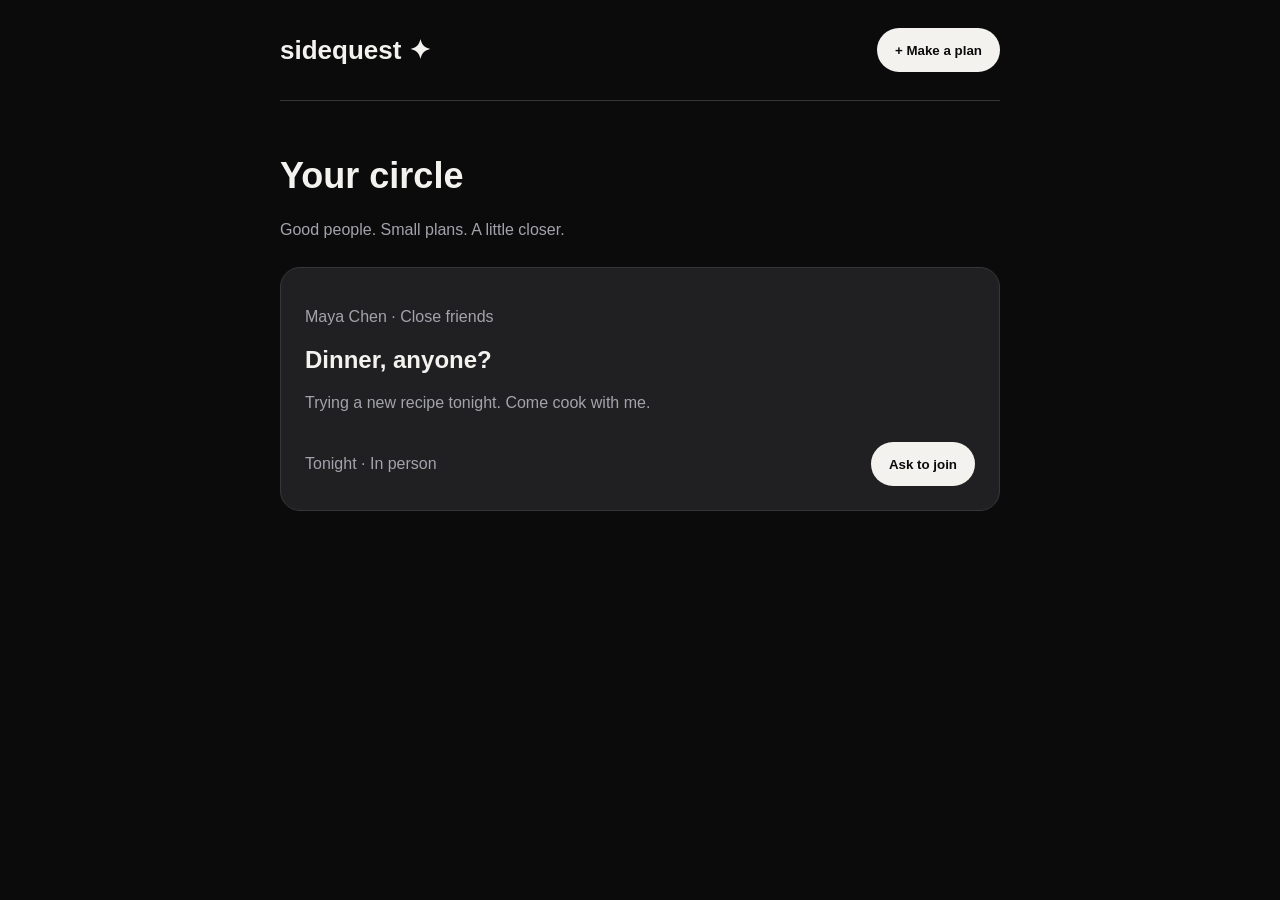
==== index.html @ e9186485 "Build initial Sidequest feed." ====
<!DOCTYPE html>
<html lang="en">
<head>
  <meta charset="UTF-8">
  <meta name="viewport" content="width=device-width, initial-scale=1">
  <title>Sidequest</title>
  <link rel="stylesheet" href="styles.css">
  <script src="script.js" defer></script>
</head>
<body>
  <header>
    <a class="logo" href="./index.html">sidequest ✦</a>
    <button type="button" id="create-button">+ Make a plan</button>
  </header>

  <main>
    <h1>Your circle</h1>
    <p class="subtitle">Good people. Small plans. A little closer.</p>

    <section class="feed" aria-label="Friends’ plans">
      <article class="post">
        <p class="author">Maya Chen · Close friends</p>
        <h2>Dinner, anyone?</h2>
        <p>Trying a new recipe tonight. Come cook with me.</p>

        <div class="post-footer">
          <span>Tonight · In person</span>
          <button type="button">Ask to join</button>
        </div>
      </article>
    </section>
  </main>
</body>
</html>
---- styles.css ----
:root {
  --background: #0b0b0c;
  --surface: #202022;
  --border: #36363a;
  --text: #f3f2ef;
  --muted: #a3a3ac;
}

* {
  box-sizing: border-box;
}

body {
  margin: 0;
  background: var(--background);
  color: var(--text);
  font-family: Arial, sans-serif;
}

header,
main {
  width: min(100% - 32px, 720px);
  margin-inline: auto;
}

header {
  display: flex;
  justify-content: space-between;
  align-items: center;
  gap: 16px;
  padding-block: clamp(18px, 4vw, 28px);
  border-bottom: 1px solid var(--border);
}

.logo {
  min-width: 0;
  color: var(--text);
  text-decoration: none;
  font-size: clamp(22px, 5vw, 26px);
  font-weight: bold;
}

main {
  padding-block: clamp(24px, 5vw, 30px);
}

h1 {
  font-size: clamp(28px, 7vw, 36px);
}

.subtitle,
.author,
.post > p,
.post-footer > span {
  overflow-wrap: anywhere;
}

.subtitle,
.author,
.post > p,
.post-footer > span {
  color: var(--muted);
}

.post {
  margin-top: 28px;
  padding: clamp(18px, 4vw, 24px);
  border: 1px solid var(--border);
  border-radius: 20px;
  background: var(--surface);
}

.post h2 {
  overflow-wrap: anywhere;
}

.post-footer {
  display: flex;
  justify-content: space-between;
  align-items: center;
  flex-wrap: wrap;
  gap: 16px;
  margin-top: 30px;
}

button {
  min-height: 44px;
  padding: 12px 18px;
  border: none;
  border-radius: 24px;
  background: var(--text);
  color: var(--background);
  font-weight: bold;
  cursor: pointer;
}

button:focus-visible,
a:focus-visible {
  outline: 2px solid white;
  outline-offset: 4px;
}

@media (max-width: 480px) {
  .post-footer {
    align-items: stretch;
    flex-direction: column;
    gap: 14px;
    margin-top: 24px;
  }

  .post-footer button {
    width: 100%;
  }
}
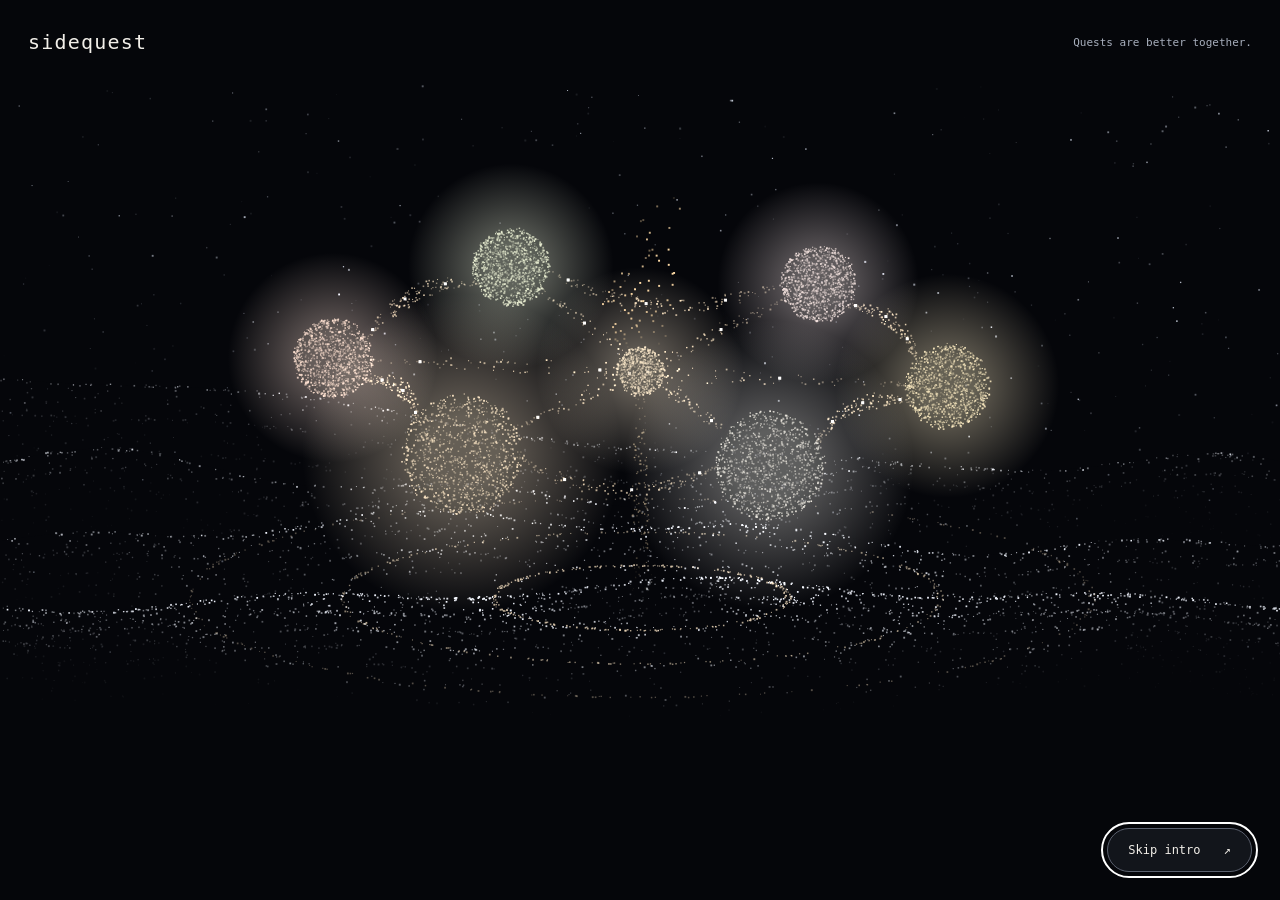
==== commit cff299ff: "Create and save plans in the feed." ====
--- a/index.html
+++ b/index.html
@@ -6,6 +6,8 @@
   <title>Sidequest</title>
   <link rel="stylesheet" href="styles.css">
   <script src="script.js" defer></script>
+  <link rel="stylesheet" href="intro.css">
+  <script src="intro.js" defer data-duration="4500"></script>
 </head>
 <body>
   <header>
@@ -30,5 +32,27 @@
       </article>
     </section>
   </main>
+  <dialog id="plan-dialog" aria-labelledby="plan-title">
+    <form id="plan-form">
+        <h2 id="plan-title">What are you up for?</h2>
+
+        <label for="plan-description">Your idea</label>
+        <textarea
+        id="plan-description"
+        name="description"
+        placeholder="Coffee, drawing, a little company…"
+        required
+        ></textarea>
+
+        <label for="plan-mode">How do you want to hang out?</label>
+        <select id="plan-mode" name="mode">
+        <option value="virtual">Virtual</option>
+        <option value="in-person">In person</option>
+        </select>
+
+        <button type="submit">Create plan</button>
+        <button type="button" id="cancel-button">Cancel</button>
+    </form>
+    </dialog>
 </body>
 </html>
--- a/styles.css
+++ b/styles.css
@@ -111,4 +111,55 @@
   .post-footer button {
     width: 100%;
   }
+}
+
+dialog {
+  width: min(480px, calc(100% - 32px));
+  max-height: 90vh;
+  overflow-y: auto;
+  padding: 28px;
+  border: 1px solid var(--border);
+  border-radius: 20px;
+  background: var(--surface);
+  color: var(--text);
+}
+
+dialog::backdrop {
+  background: rgb(0 0 0 / 70%);
+}
+
+#plan-form {
+  display: grid;
+  gap: 16px;
+}
+
+#plan-form h2 {
+  margin: 0 0 8px;
+}
+
+#plan-form label {
+  color: var(--muted);
+  font-size: 14px;
+}
+
+#plan-form textarea,
+#plan-form select {
+  width: 100%;
+  padding: 12px;
+  border: 1px solid var(--border);
+  border-radius: 10px;
+  background: var(--background);
+  color: var(--text);
+  font: inherit;
+}
+
+#plan-form textarea {
+  min-height: 110px;
+  resize: vertical;
+}
+
+#cancel-button {
+  background: transparent;
+  border: 1px solid var(--border);
+  color: var(--text);
 }
--- a/intro.css
+++ b/intro.css
@@ -0,0 +1,12 @@
+/* Full-screen intro overlays your existing site; the site loads underneath. */
+#sidequest-intro { position: fixed; inset: 0; z-index: 2147483647; background: #05060a; color: #f2efe9; opacity: 1; transition: opacity 240ms ease; font-family: ui-monospace, Menlo, Consolas, monospace; }
+#sidequest-intro canvas { position: absolute; inset: 0; width: 100%; height: 100%; object-fit: contain; display: block; }
+#sidequest-intro .sq-intro-heading { position: absolute; top: max(30px, env(safe-area-inset-top)); left: max(28px, env(safe-area-inset-left)); right: max(28px, env(safe-area-inset-right)); display: flex; justify-content: space-between; gap: 20px; align-items: center; }
+#sidequest-intro strong { font-size: 20px; font-weight: 500; letter-spacing: .06em; }
+#sidequest-intro .sq-intro-heading > span { font-size: 11px; color: #a8afbd; }
+#sidequest-intro .sq-intro-skip { position: absolute; right: max(28px, env(safe-area-inset-right)); bottom: max(28px, env(safe-area-inset-bottom)); background: #15171de6; border: 1px solid #5a606e; border-radius: 24px; padding: 12px 20px; min-height: 44px; color: #f2efe9; cursor: pointer; font: 12px ui-monospace, monospace; }
+#sidequest-intro .sq-intro-skip span { margin-left: 16px; }
+#sidequest-intro .sq-intro-skip:focus-visible { outline: 2px solid white; outline-offset: 4px; }
+#sidequest-intro.sq-intro-exit { opacity: 0; pointer-events: none; }
+@media (max-width: 540px) { #sidequest-intro .sq-intro-heading { flex-direction: column; align-items: flex-start; gap: 9px; } }
+@media (prefers-reduced-motion: reduce) { #sidequest-intro { transition: none; } }
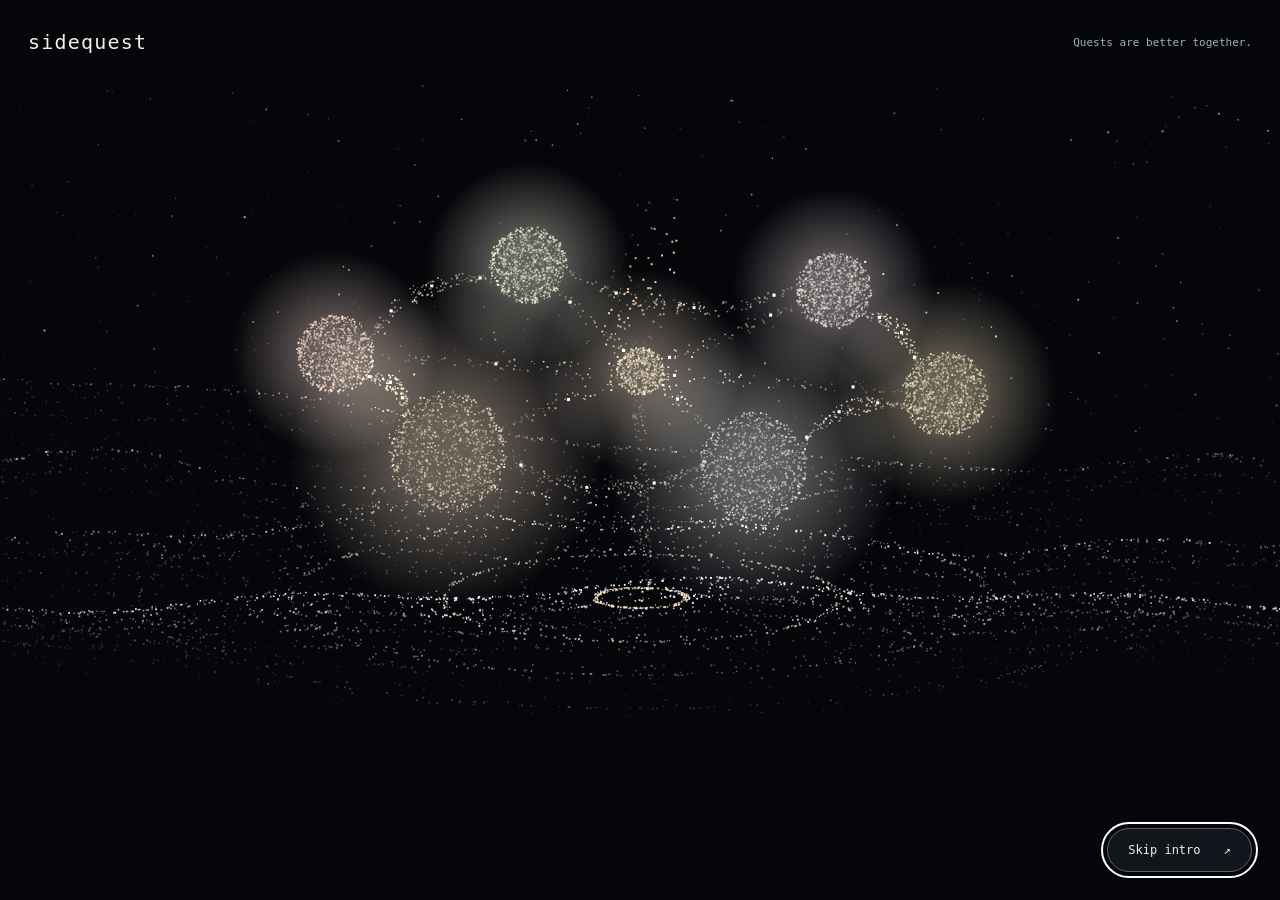
==== commit 42e30e5b: "Core Functionality Built" ====
--- a/index.html
+++ b/index.html
@@ -1,58 +1,66 @@
 <!DOCTYPE html>
 <html lang="en">
+
 <head>
-  <meta charset="UTF-8">
-  <meta name="viewport" content="width=device-width, initial-scale=1">
-  <title>Sidequest</title>
-  <link rel="stylesheet" href="styles.css">
-  <script src="script.js" defer></script>
-  <link rel="stylesheet" href="intro.css">
-  <script src="intro.js" defer data-duration="4500"></script>
+    <meta charset="UTF-8">
+    <meta name="viewport" content="width=device-width, initial-scale=1">
+    <title>Sidequest</title>
+    <link rel="stylesheet" href="styles.css">
+    <script src="script.js" defer></script>
+    <link rel="stylesheet" href="intro.css">
+    <script src="intro.js" defer data-duration="4500"></script>
 </head>
+
 <body>
-  <header>
-    <a class="logo" href="./index.html">sidequest ✦</a>
-    <button type="button" id="create-button">+ Make a plan</button>
-  </header>
+    <header>
+        <a class="logo" href="./index.html">sidequest</a>
+        <a class="header-link" href="./profile.html">My profile</a>
+        <button type="button" id="create-button">+ Make a plan</button>
+        <a class="header-link" href="./people.html">Your people</a>
+        <a class="header-link" href="./planner.html">AI planner</a>
+        <a class="header-link" href="./calendar.html">My plans</a>
+    </header>
 
-  <main>
-    <h1>Your circle</h1>
-    <p class="subtitle">Good people. Small plans. A little closer.</p>
+    <main>
+        <h1>Your circle</h1>
+        <p class="subtitle">Good people. Small plans. A little closer.</p>
+        <div class="filters" aria-label="Filter plans">
+            <button type="button" data-filter="all">All plans</button>
+            <button type="button" data-filter="virtual">Virtual</button>
+            <button type="button" data-filter="in-person">In person</button>
+        </div>
+        <section class="feed" aria-label="Friends’ plans">
+            <article class="post" data-mode="in-person">
+                <p class="author">
+                    <a class="header-link" href="./person.html">Maya Chen</a>
+                    · Close friends
+                </p>
 
-    <section class="feed" aria-label="Friends’ plans">
-      <article class="post">
-        <p class="author">Maya Chen · Close friends</p>
-        <h2>Dinner, anyone?</h2>
-        <p>Trying a new recipe tonight. Come cook with me.</p>
+                <div class="post-footer">
+                    <span>Tonight · In person</span>
+                    <button type="button" id="join-button">Ask to join</button>
+                </div>
+            </article>
+        </section>
+    </main>
+    <dialog id="plan-dialog" aria-labelledby="plan-title">
+        <form id="plan-form">
+            <h2 id="plan-title">What are you up for?</h2>
 
-        <div class="post-footer">
-          <span>Tonight · In person</span>
-          <button type="button">Ask to join</button>
-        </div>
-      </article>
-    </section>
-  </main>
-  <dialog id="plan-dialog" aria-labelledby="plan-title">
-    <form id="plan-form">
-        <h2 id="plan-title">What are you up for?</h2>
+            <label for="plan-description">Your idea</label>
+            <textarea id="plan-description" name="description" placeholder="Coffee, drawing, a little company…"
+                required></textarea>
 
-        <label for="plan-description">Your idea</label>
-        <textarea
-        id="plan-description"
-        name="description"
-        placeholder="Coffee, drawing, a little company…"
-        required
-        ></textarea>
+            <label for="plan-mode">How do you want to hang out?</label>
+            <select id="plan-mode" name="mode">
+                <option value="virtual">Virtual</option>
+                <option value="in-person">In person</option>
+            </select>
 
-        <label for="plan-mode">How do you want to hang out?</label>
-        <select id="plan-mode" name="mode">
-        <option value="virtual">Virtual</option>
-        <option value="in-person">In person</option>
-        </select>
-
-        <button type="submit">Create plan</button>
-        <button type="button" id="cancel-button">Cancel</button>
-    </form>
+            <button type="submit">Create plan</button>
+            <button type="button" id="cancel-button">Cancel</button>
+        </form>
     </dialog>
 </body>
+
 </html>
--- a/styles.css
+++ b/styles.css
@@ -1,165 +1,242 @@
 :root {
-  --background: #0b0b0c;
-  --surface: #202022;
-  --border: #36363a;
-  --text: #f3f2ef;
-  --muted: #a3a3ac;
+    --background: #0b0b0c;
+    --surface: #202022;
+    --border: #36363a;
+    --text: #f3f2ef;
+    --muted: #a3a3ac;
 }
 
 * {
-  box-sizing: border-box;
+    box-sizing: border-box;
 }
 
 body {
-  margin: 0;
-  background: var(--background);
-  color: var(--text);
-  font-family: Arial, sans-serif;
+    margin: 0;
+    background: var(--background);
+    color: var(--text);
+    font-family: Arial, sans-serif;
 }
 
 header,
 main {
-  width: min(100% - 32px, 720px);
-  margin-inline: auto;
+    width: min(100% - 32px, 720px);
+    margin-inline: auto;
 }
 
 header {
-  display: flex;
-  justify-content: space-between;
-  align-items: center;
-  gap: 16px;
-  padding-block: clamp(18px, 4vw, 28px);
-  border-bottom: 1px solid var(--border);
+    display: flex;
+    justify-content: space-between;
+    align-items: center;
+    gap: 16px;
+    padding-block: clamp(18px, 4vw, 28px);
+    border-bottom: 1px solid var(--border);
 }
 
 .logo {
-  min-width: 0;
-  color: var(--text);
-  text-decoration: none;
-  font-size: clamp(22px, 5vw, 26px);
-  font-weight: bold;
+    min-width: 0;
+    color: var(--text);
+    text-decoration: none;
+    font-size: clamp(22px, 5vw, 26px);
+    font-weight: bold;
 }
 
 main {
-  padding-block: clamp(24px, 5vw, 30px);
+    padding-block: clamp(24px, 5vw, 30px);
 }
 
 h1 {
-  font-size: clamp(28px, 7vw, 36px);
+    font-size: clamp(28px, 7vw, 36px);
 }
 
 .subtitle,
 .author,
-.post > p,
-.post-footer > span {
-  overflow-wrap: anywhere;
+.post>p,
+.post-footer>span {
+    overflow-wrap: anywhere;
 }
 
 .subtitle,
 .author,
-.post > p,
-.post-footer > span {
-  color: var(--muted);
+.post>p,
+.post-footer>span {
+    color: var(--muted);
 }
 
 .post {
-  margin-top: 28px;
-  padding: clamp(18px, 4vw, 24px);
-  border: 1px solid var(--border);
-  border-radius: 20px;
-  background: var(--surface);
+    margin-top: 28px;
+    padding: clamp(18px, 4vw, 24px);
+    border: 1px solid var(--border);
+    border-radius: 20px;
+    background: var(--surface);
 }
 
 .post h2 {
-  overflow-wrap: anywhere;
+    overflow-wrap: anywhere;
 }
 
 .post-footer {
-  display: flex;
-  justify-content: space-between;
-  align-items: center;
-  flex-wrap: wrap;
-  gap: 16px;
-  margin-top: 30px;
+    display: flex;
+    justify-content: space-between;
+    align-items: center;
+    flex-wrap: wrap;
+    gap: 16px;
+    margin-top: 30px;
 }
 
 button {
-  min-height: 44px;
-  padding: 12px 18px;
-  border: none;
-  border-radius: 24px;
-  background: var(--text);
-  color: var(--background);
-  font-weight: bold;
-  cursor: pointer;
+    min-height: 44px;
+    padding: 12px 18px;
+    border: none;
+    border-radius: 24px;
+    background: var(--text);
+    color: var(--background);
+    font-weight: bold;
+    cursor: pointer;
 }
 
 button:focus-visible,
 a:focus-visible {
-  outline: 2px solid white;
-  outline-offset: 4px;
+    outline: 2px solid white;
+    outline-offset: 4px;
 }
 
 @media (max-width: 480px) {
-  .post-footer {
-    align-items: stretch;
-    flex-direction: column;
-    gap: 14px;
-    margin-top: 24px;
-  }
-
-  .post-footer button {
-    width: 100%;
-  }
+    .post-footer {
+        align-items: stretch;
+        flex-direction: column;
+        gap: 14px;
+        margin-top: 24px;
+    }
+
+    .post-footer button {
+        width: 100%;
+    }
 }
 
 dialog {
-  width: min(480px, calc(100% - 32px));
-  max-height: 90vh;
-  overflow-y: auto;
-  padding: 28px;
-  border: 1px solid var(--border);
-  border-radius: 20px;
-  background: var(--surface);
-  color: var(--text);
+    width: min(480px, calc(100% - 32px));
+    max-height: 90vh;
+    overflow-y: auto;
+    padding: 28px;
+    border: 1px solid var(--border);
+    border-radius: 20px;
+    background: var(--surface);
+    color: var(--text);
 }
 
 dialog::backdrop {
-  background: rgb(0 0 0 / 70%);
+    background: rgb(0 0 0 / 70%);
 }
 
 #plan-form {
-  display: grid;
-  gap: 16px;
+    display: grid;
+    gap: 16px;
 }
 
 #plan-form h2 {
-  margin: 0 0 8px;
+    margin: 0 0 8px;
 }
 
 #plan-form label {
-  color: var(--muted);
-  font-size: 14px;
+    color: var(--muted);
+    font-size: 14px;
 }
 
 #plan-form textarea,
 #plan-form select {
-  width: 100%;
-  padding: 12px;
-  border: 1px solid var(--border);
-  border-radius: 10px;
-  background: var(--background);
-  color: var(--text);
-  font: inherit;
+    width: 100%;
+    padding: 12px;
+    border: 1px solid var(--border);
+    border-radius: 10px;
+    background: var(--background);
+    color: var(--text);
+    font: inherit;
 }
 
 #plan-form textarea {
-  min-height: 110px;
-  resize: vertical;
+    min-height: 110px;
+    resize: vertical;
 }
 
 #cancel-button {
-  background: transparent;
-  border: 1px solid var(--border);
-  color: var(--text);
+    background: transparent;
+    border: 1px solid var(--border);
+    color: var(--text);
+}
+
+.filters {
+    display: flex;
+    flex-wrap: wrap;
+    gap: 8px;
+    margin-block: 24px;
+}
+
+.filters button {
+    background: transparent;
+    color: var(--muted);
+    border: 1px solid var(--border);
+}
+
+.filters button[aria-pressed="true"] {
+    background: var(--text);
+    color: var(--background);
+}
+
+.profile {
+    padding: 32px;
+    border: 1px solid var(--border);
+    border-radius: 20px;
+    background: var(--surface);
+}
+
+.profile-avatar {
+    display: grid;
+    place-items: center;
+    width: 88px;
+    height: 88px;
+    margin-bottom: 24px;
+    border: 1px solid var(--muted);
+    border-radius: 50%;
+    background: var(--background);
+    font-size: 32px;
+}
+
+.profile h1 {
+    margin-bottom: 8px;
+}
+
+.profile>p {
+    line-height: 1.7;
+}
+
+.profile h2 {
+    margin-top: 32px;
+    font-size: 16px;
+}
+
+.profile-interests {
+    display: flex;
+    flex-wrap: wrap;
+    gap: 8px;
+    margin: 16px 0 28px;
+    padding: 0;
+    list-style: none;
+}
+
+.profile-interests li {
+    padding: 8px 14px;
+    border: 1px solid var(--border);
+    border-radius: 20px;
+    color: var(--muted);
+    font-size: 14px;
+}
+
+.header-link {
+    color: var(--muted);
+    text-decoration: none;
+    font-size: 14px;
+}
+
+.header-link:hover {
+    color: var(--text);
 }
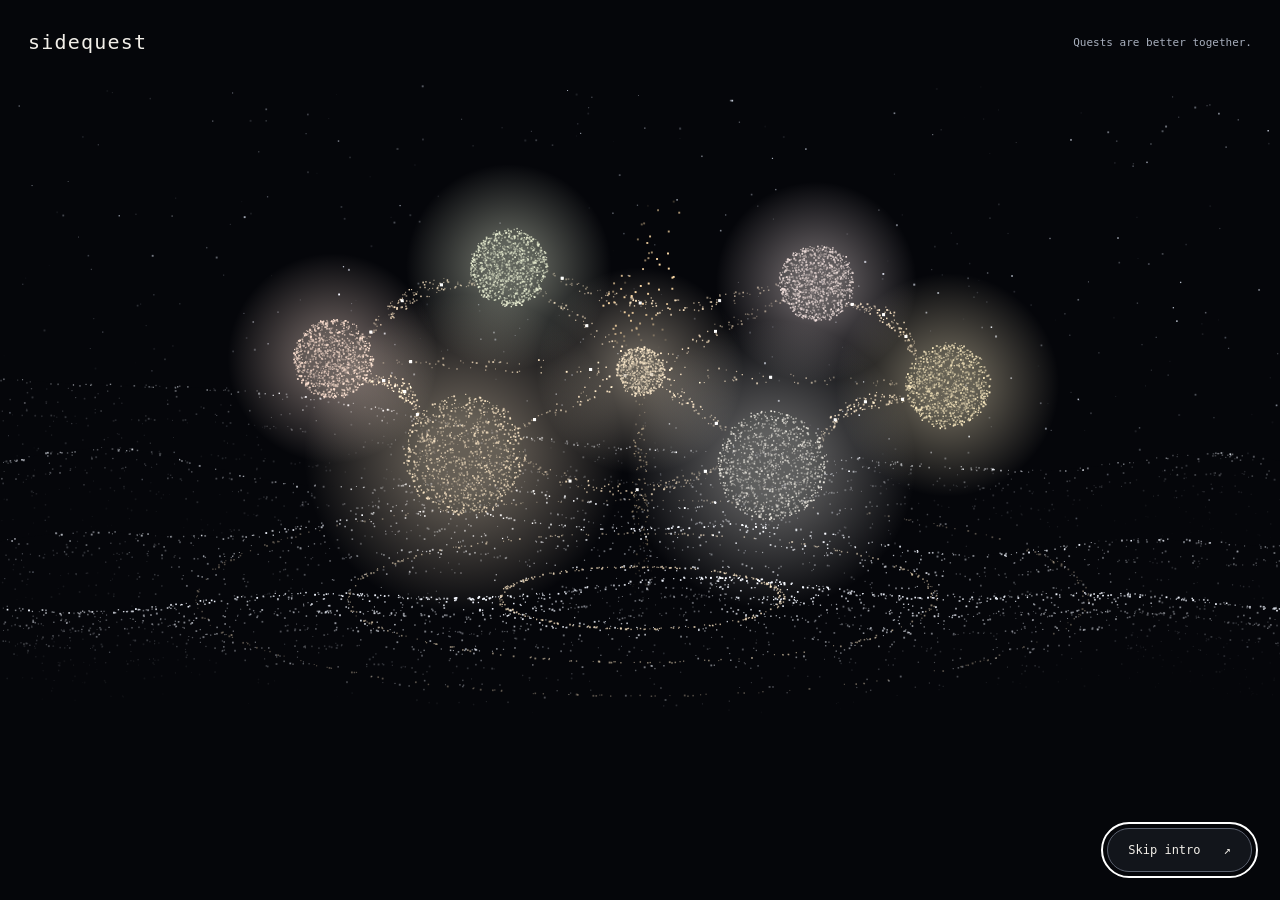
==== commit 0078ef6c: "Final" ====
--- a/index.html
+++ b/index.html
@@ -6,19 +6,40 @@
     <meta name="viewport" content="width=device-width, initial-scale=1">
     <title>Sidequest</title>
     <link rel="stylesheet" href="styles.css">
+    <link rel="stylesheet" href="nav.css">
     <script src="script.js" defer></script>
     <link rel="stylesheet" href="intro.css">
-    <script src="intro.js" defer data-duration="4500"></script>
+    <script src="intro.js" defer data-duration="4500" data-once="local"></script>
 </head>
 
 <body>
-    <header>
-        <a class="logo" href="./index.html">sidequest</a>
-        <a class="header-link" href="./profile.html">My profile</a>
-        <button type="button" id="create-button">+ Make a plan</button>
-        <a class="header-link" href="./people.html">Your people</a>
-        <a class="header-link" href="./planner.html">AI planner</a>
-        <a class="header-link" href="./calendar.html">My plans</a>
+    <header class="site-header">
+        <a class="logo" href="./index.html" aria-label="Sidequest home" aria-current="page">
+            <span>sidequest</span>
+            <span class="logo-mark" aria-hidden="true">∞</span>
+        </a>
+        <nav class="primary-nav" aria-label="Main navigation">
+            <details class="plan-menu" id="plan-menu">
+                <summary>Make a plan</summary>
+                <div class="plan-menu-panel">
+                    <a id="create-button" class="plan-menu-item" href="./index.html?create=1">
+                        <span>Create a plan</span>
+                        <small>Share an idea with your circle</small>
+                    </a>
+                    <a class="plan-menu-item" href="./planner.html">
+                        <span>Plan with Meta AI</span>
+                        <small>Get an idea tailored to your interests</small>
+                    </a>
+                    <a class="plan-menu-item" href="./connect.html">
+                        <span>Plan together</span>
+                        <small>Connect with friends and find your overlap</small>
+                    </a>
+                </div>
+            </details>
+            <a class="header-link" href="./people.html">Connections</a>
+            <a class="header-link" href="./calendar.html">My plans</a>
+        </nav>
+        <a class="profile-link" href="./profile.html">My profile</a>
     </header>
 
     <main>
@@ -30,15 +51,17 @@
             <button type="button" data-filter="in-person">In person</button>
         </div>
         <section class="feed" aria-label="Friends’ plans">
-            <article class="post" data-mode="in-person">
+            <article class="post" data-mode="in-person" data-audience="everyone">
                 <p class="author">
                     <a class="header-link" href="./person.html">Maya Chen</a>
-                    · Close friends
+                    · Everyone · Sample profile
                 </p>
 
+                <h2>Dinner, anyone?</h2>
+                <p>Trying a new recipe. Bring a snack and a story.</p>
                 <div class="post-footer">
                     <span>Tonight · In person</span>
-                    <button type="button" id="join-button">Ask to join</button>
+                    <button type="button" id="join-button" data-approval="false">Join plan</button>
                 </div>
             </article>
         </section>
@@ -56,7 +79,79 @@
                 <option value="virtual">Virtual</option>
                 <option value="in-person">In person</option>
             </select>
+            <div class="plan-fields">
+                <label for="plan-name">Plan title</label>
+                <input id="plan-name" type="text" maxlength="80" placeholder="Coffee and a little sketching" required>
 
+                <div class="plan-field-row">
+                    <div>
+                        <label for="plan-start">Date and time</label>
+                        <input id="plan-start" type="datetime-local" required>
+                    </div>
+
+                    <div>
+                        <label for="plan-duration">Duration</label>
+                        <select id="plan-duration">
+                            <option value="15">15 minutes</option>
+                            <option value="30" selected>30 minutes</option>
+                            <option value="60">1 hour</option>
+                            <option value="90">1½ hours</option>
+                            <option value="120">2 hours</option>
+                        </select>
+                    </div>
+                </div>
+
+                <label for="plan-place">Place or call details</label>
+                <input id="plan-place" type="text" maxlength="200"
+                    placeholder="Campus café, a call link, or “agree in chat”" required>
+
+                <label for="plan-tags">Tags, separated by commas</label>
+                <input id="plan-tags" type="text" maxlength="150" placeholder="Art, Chill, Beginner friendly">
+            </div>
+            <fieldset class="plan-access">
+                <legend>Visibility and joining</legend>
+                <label for="plan-audience">Who can see this plan?</label>
+                <select id="plan-audience" name="audience" aria-describedby="audience-help">
+                    <option value="everyone">Everyone</option>
+                    <option value="close-friends">Close friends</option>
+                </select>
+                <p id="audience-help" class="upload-note">Everyone can see the plan.</p>
+                <label class="approval-setting" for="plan-approval">
+                    <input id="plan-approval" type="checkbox" name="requiresApproval">
+                    <span>
+                        <strong>Approve people before they join</strong>
+                        <small id="approval-help">Off: people can join immediately.</small>
+                    </span>
+                </label>
+                <p class="prototype-note">Local prototype: settings are saved in this browser. Close-friend access is not enforced until accounts and a shared backend are connected.</p>
+            </fieldset>
+            <label for="plan-image">Add a photo — optional</label>
+
+            <input id="plan-image" type="file" accept="image/jpeg,image/png,image/webp">
+
+            <p class="upload-note">
+                JPG, PNG, or WebP. Maximum original file size: 8 MB.
+            </p>
+            <div id="photo-editor" hidden>
+                <p class="upload-note">
+                    Drag to reposition, or use the sliders below.
+                </p>
+
+                <canvas id="photo-canvas" width="960" height="540" aria-label="Photo crop preview"></canvas>
+
+                <label for="photo-zoom">Zoom</label>
+                <input id="photo-zoom" type="range" min="1" max="3" step="0.01" value="1">
+
+                <label for="photo-x">Horizontal position</label>
+                <input id="photo-x" type="range" min="0" max="1" step="0.01" value="0.5">
+
+                <label for="photo-y">Vertical position</label>
+                <input id="photo-y" type="range" min="0" max="1" step="0.01" value="0.5">
+
+                <button type="button" id="reset-photo" class="secondary">
+                    Reset photo
+                </button>
+            </div>
             <button type="submit">Create plan</button>
             <button type="button" id="cancel-button">Cancel</button>
         </form>
--- a/styles.css
+++ b/styles.css
@@ -239,4 +239,349 @@
 
 .header-link:hover {
     color: var(--text);
-}+}
+
+.post-image {
+    display: block;
+    width: 100%;
+    max-height: 400px;
+    object-fit: cover;
+    margin-top: 20px;
+    border-radius: 14px;
+}
+
+.upload-note {
+    margin: 0;
+    color: var(--muted);
+    font-size: 12px;
+}
+
+.delete-post {
+    margin-top: 16px;
+    padding: 8px 12px;
+    min-height: 36px;
+    border: 1px solid var(--border);
+    background: transparent;
+    color: var(--muted);
+    font-size: 12px;
+}
+
+.delete-post:hover {
+    border-color: #ce9696;
+    color: #efb2b2;
+}
+
+#photo-editor:not([hidden]) {
+  display: grid;
+  gap: 12px;
+}
+
+#photo-canvas {
+  display: block;
+  width: 100%;
+  height: auto;
+  aspect-ratio: 16 / 9;
+  border: 1px solid var(--border);
+  border-radius: 12px;
+  background: var(--background);
+  cursor: grab;
+  touch-action: none;
+}
+
+#photo-canvas:active {
+  cursor: grabbing;
+}
+
+#photo-editor input[type="range"] {
+  width: 100%;
+  accent-color: var(--text);
+}
+
+/* Preserve the crop the user selected. */
+.post-image {
+  height: auto;
+  max-height: none;
+  object-fit: contain;
+}
+
+.plan-fields {
+  display: grid;
+  gap: 12px;
+}
+
+.plan-fields label {
+  display: block;
+  margin-bottom: 6px;
+  color: var(--muted);
+  font-size: 13px;
+}
+
+.plan-fields input,
+.plan-fields select {
+  width: 100%;
+  min-height: 44px;
+  padding: 12px;
+  border: 1px solid var(--border);
+  border-radius: 10px;
+  background: var(--background);
+  color: var(--text);
+  font: inherit;
+}
+
+.plan-field-row {
+  display: grid;
+  grid-template-columns: 1fr 1fr;
+  gap: 14px;
+}
+
+.plan-information {
+  display: grid;
+  gap: 8px;
+  margin-top: 18px;
+  color: var(--muted);
+  font-size: 13px;
+}
+
+.plan-information p {
+  margin: 0;
+  overflow-wrap: anywhere;
+}
+
+.plan-tags {
+  display: flex;
+  flex-wrap: wrap;
+  gap: 7px;
+  margin-top: 12px;
+}
+
+.plan-tag {
+  padding: 6px 10px;
+  border: 1px solid var(--border);
+  border-radius: 20px;
+  color: var(--muted);
+  font-size: 12px;
+}
+
+@media (max-width: 500px) {
+  .plan-field-row {
+    grid-template-columns: 1fr;
+  }
+}
+
+/* Plan visibility and optional approval controls. */
+header { flex-wrap: wrap; }
+.logo { margin-right: auto; }
+.plan-access {
+    display: grid;
+    gap: 14px;
+    min-width: 0;
+    margin: 0;
+    padding: 18px;
+    border: 1px solid var(--border);
+    border-radius: 14px;
+}
+.plan-access legend { padding-inline: 8px; color: var(--text); font-size: 13px; }
+#plan-form .approval-setting {
+    display: flex;
+    align-items: flex-start;
+    gap: 12px;
+    padding-top: 6px;
+    cursor: pointer;
+}
+.approval-setting input {
+    width: 19px;
+    height: 19px;
+    margin: 0;
+    margin-top: 1px;
+    flex-shrink: 0;
+    accent-color: var(--text);
+}
+.approval-setting strong { display: block; color: var(--text); font-size: 13px; }
+.approval-setting small { display: block; margin-top: 6px; color: var(--muted); font-size: 12px; line-height: 1.6; }
+.prototype-note { color: var(--muted); font-size: 11px; line-height: 1.7; margin: 0; }
+.joining-rule { color: var(--text); }
+input:focus-visible, select:focus-visible, textarea:focus-visible { outline: 2px solid var(--text); outline-offset: 3px; }
+@media (max-width: 480px) {
+    header { gap: 12px; }
+    header .logo { flex: 1 1 45%; }
+    .plan-access { padding: 14px; }
+}
+
+.site-header {
+    position: relative;
+    display: grid;
+    grid-template-columns: auto minmax(0, 1fr) auto;
+    align-items: center;
+    width: min(100% - 32px, 720px);
+    gap: clamp(16px, 3vw, 36px);
+    padding-block: 16px;
+}
+
+.site-header .logo {
+    display: inline-flex;
+    align-items: center;
+    gap: 5px;
+    white-space: nowrap;
+    letter-spacing: -1px;
+}
+
+.logo-mark {
+    color: var(--muted);
+    font-size: 25px;
+    font-weight: 400;
+    line-height: 1;
+}
+
+.primary-nav {
+    display: flex;
+    align-items: center;
+    justify-content: center;
+    gap: 4px;
+    min-width: 0;
+}
+
+.primary-nav .header-link,
+.plan-menu > summary {
+    display: flex;
+    align-items: center;
+    min-height: 44px;
+    padding: 10px 18px;
+    border-radius: 999px;
+    color: var(--muted);
+    font-size: 14px;
+    text-decoration: none;
+    white-space: nowrap;
+}
+
+.plan-menu {
+    position: relative;
+}
+
+.plan-menu > summary {
+    border: 1px solid var(--text);
+    background: var(--text);
+    color: var(--background);
+    cursor: pointer;
+    font-weight: 700;
+    list-style: none;
+    transition: background-color 150ms ease, color 150ms ease, border-color 150ms ease;
+}
+
+.plan-menu > summary::-webkit-details-marker {
+    display: none;
+}
+
+.primary-nav .header-link:hover,
+.plan-menu > summary:hover {
+    background: var(--surface);
+    color: var(--text);
+}
+
+.plan-menu[open] > summary {
+    border-color: var(--muted);
+    background: var(--surface);
+    color: var(--text);
+}
+
+.plan-menu-panel {
+    position: absolute;
+    z-index: 5;
+    top: calc(100% + 8px);
+    left: 0;
+    display: grid;
+    width: min(320px, calc(100vw - 32px));
+    gap: 4px;
+    padding: 8px;
+    border: 1px solid var(--border);
+    border-radius: 16px;
+    background: var(--surface);
+    box-shadow: 0 16px 40px rgb(0 0 0 / 35%);
+}
+
+.plan-menu-item {
+    display: grid;
+    width: 100%;
+    min-height: 0;
+    gap: 4px;
+    padding: 12px;
+    border: 0;
+    border-radius: 10px;
+    background: transparent;
+    color: var(--text);
+    font: inherit;
+    text-align: left;
+    text-decoration: none;
+    cursor: pointer;
+}
+
+.plan-menu-item:hover {
+    background: #303034;
+}
+
+.plan-menu-item small {
+    color: var(--muted);
+    font-size: 12px;
+    font-weight: 400;
+    line-height: 1.5;
+}
+
+.profile-link {
+    justify-self: end;
+    min-height: 44px;
+    padding: 11px 16px;
+    border: 1px solid var(--border);
+    border-radius: 999px;
+    color: var(--text);
+    font-size: 14px;
+    text-decoration: none;
+    white-space: nowrap;
+}
+
+.profile-link:hover {
+    border-color: var(--muted);
+    background: var(--surface);
+}
+
+.plan-menu > summary:focus-visible,
+.plan-menu-item:focus-visible,
+.profile-link:focus-visible {
+    outline: 2px solid white;
+    outline-offset: 3px;
+}
+
+@media (max-width: 760px) {
+    .site-header {
+        grid-template-columns: minmax(0, 1fr) auto;
+        width: min(100% - 32px, 720px);
+        gap: 8px 16px;
+    }
+
+    .primary-nav {
+        grid-column: 1 / -1;
+        grid-row: 2;
+        justify-content: flex-start;
+        flex-wrap: wrap;
+    }
+
+    .site-header .profile-link {
+        grid-column: 2;
+        grid-row: 1;
+    }
+}
+
+@media (max-width: 480px) {
+    .site-header {
+        width: calc(100% - 24px);
+        gap: 8px;
+    }
+
+    .primary-nav .header-link,
+    .plan-menu > summary {
+        padding-inline: 10px;
+        font-size: 13px;
+    }
+
+    .profile-link {
+        padding-inline: 13px;
+    }
+}
--- a/nav.css
+++ b/nav.css
@@ -0,0 +1,207 @@
+.site-header {
+    position: relative;
+    display: grid;
+    grid-template-columns: auto minmax(0, 1fr) auto;
+    align-items: center;
+    width: min(100% - 32px, 720px);
+    gap: clamp(16px, 3vw, 36px);
+    margin-inline: auto;
+    padding-block: 16px;
+    border-bottom: 1px solid var(--border, var(--line, #36363a));
+}
+
+.site-header .logo {
+    display: inline-flex;
+    align-items: center;
+    gap: 5px;
+    min-width: 0;
+    color: var(--text, #f3f2ef);
+    font-size: 26px;
+    font-weight: bold;
+    letter-spacing: -1px;
+    text-decoration: none;
+    white-space: nowrap;
+}
+
+.site-header .logo-mark {
+    color: var(--muted, #a3a3ac);
+    font-size: 25px;
+    font-weight: 400;
+    line-height: 1;
+}
+
+.site-header .logo[aria-current="page"] {
+    color: #dedde2;
+}
+
+.primary-nav {
+    display: flex;
+    align-items: center;
+    justify-content: center;
+    gap: 4px;
+    min-width: 0;
+}
+
+.primary-nav .header-link,
+.plan-menu > summary {
+    display: flex;
+    align-items: center;
+    min-height: 44px;
+    padding: 10px 18px;
+    border-radius: 999px;
+    color: var(--muted, #a3a3ac);
+    font-size: 14px;
+    text-decoration: none;
+    white-space: nowrap;
+}
+
+.plan-menu {
+    position: relative;
+}
+
+.plan-menu > summary {
+    border: 1px solid var(--text, #f3f2ef);
+    background: var(--text, #f3f2ef);
+    color: var(--background, var(--bg, #0b0b0c));
+    cursor: pointer;
+    font-weight: 700;
+    list-style: none;
+    transition: background-color 150ms ease, color 150ms ease, border-color 150ms ease;
+}
+
+.plan-menu > summary::-webkit-details-marker {
+    display: none;
+}
+
+.primary-nav .header-link:hover,
+.plan-menu > summary:hover {
+    background: var(--surface, var(--panel, #202022));
+    color: var(--text, #f3f2ef);
+}
+
+.primary-nav .header-link[aria-current="page"] {
+    background: #29292c;
+    color: var(--text, #f3f2ef);
+}
+
+.primary-nav .plan-menu > summary[data-current="true"] {
+    border-color: #d4cfe0;
+}
+
+.plan-menu-item[aria-current="page"] {
+    background: #29292c;
+    color: var(--text, #f3f2ef);
+}
+
+.plan-menu[open] > summary {
+    border-color: var(--muted, #a3a3ac);
+    background: var(--surface, var(--panel, #202022));
+    color: var(--text, #f3f2ef);
+}
+
+.plan-menu-panel {
+    position: absolute;
+    z-index: 5;
+    top: calc(100% + 8px);
+    left: 0;
+    display: grid;
+    width: min(320px, calc(100vw - 32px));
+    gap: 4px;
+    padding: 8px;
+    border: 1px solid var(--border, var(--line, #36363a));
+    border-radius: 16px;
+    background: var(--surface, var(--panel, #202022));
+    box-shadow: 0 16px 40px rgb(0 0 0 / 35%);
+}
+
+.plan-menu-item {
+    display: grid;
+    width: 100%;
+    min-height: 0;
+    gap: 4px;
+    padding: 12px;
+    border: 0;
+    border-radius: 10px;
+    background: transparent;
+    color: var(--text, #f3f2ef);
+    font: inherit;
+    text-align: left;
+    text-decoration: none;
+    cursor: pointer;
+}
+
+.plan-menu-item:hover {
+    background: #303034;
+}
+
+.plan-menu-item small {
+    color: var(--muted, #a3a3ac);
+    font-size: 12px;
+    font-weight: 400;
+    line-height: 1.5;
+}
+
+.site-header .profile-link {
+    justify-self: end;
+    min-height: 44px;
+    padding: 11px 16px;
+    border: 1px solid var(--border, var(--line, #36363a));
+    border-radius: 999px;
+    color: var(--text, #f3f2ef);
+    font-size: 14px;
+    text-decoration: none;
+    white-space: nowrap;
+}
+
+.site-header .profile-link:hover {
+    border-color: var(--muted, #a3a3ac);
+    background: var(--surface, var(--panel, #202022));
+}
+
+.site-header .profile-link[aria-current="page"] {
+    border-color: #b8b6bf;
+    background: #29292c;
+}
+
+.plan-menu > summary:focus-visible,
+.plan-menu-item:focus-visible,
+.site-header .profile-link:focus-visible {
+    outline: 2px solid white;
+    outline-offset: 3px;
+}
+
+@media (max-width: 760px) {
+    .site-header {
+        grid-template-columns: minmax(0, 1fr) auto;
+        gap: 8px 16px;
+    }
+
+    .primary-nav {
+        grid-column: 1 / -1;
+        grid-row: 2;
+        justify-content: flex-start;
+        flex-wrap: wrap;
+    }
+
+    .site-header .profile-link {
+        grid-column: 2;
+        grid-row: 1;
+    }
+}
+
+@media (max-width: 480px) {
+    .site-header {
+        width: calc(100% - 24px);
+        gap: 8px;
+    }
+
+    .primary-nav .header-link,
+    .plan-menu > summary {
+        padding-inline: 10px;
+        font-size: 13px;
+    }
+
+    .site-header .profile-link {
+        padding-inline: 13px;
+    }
+}
